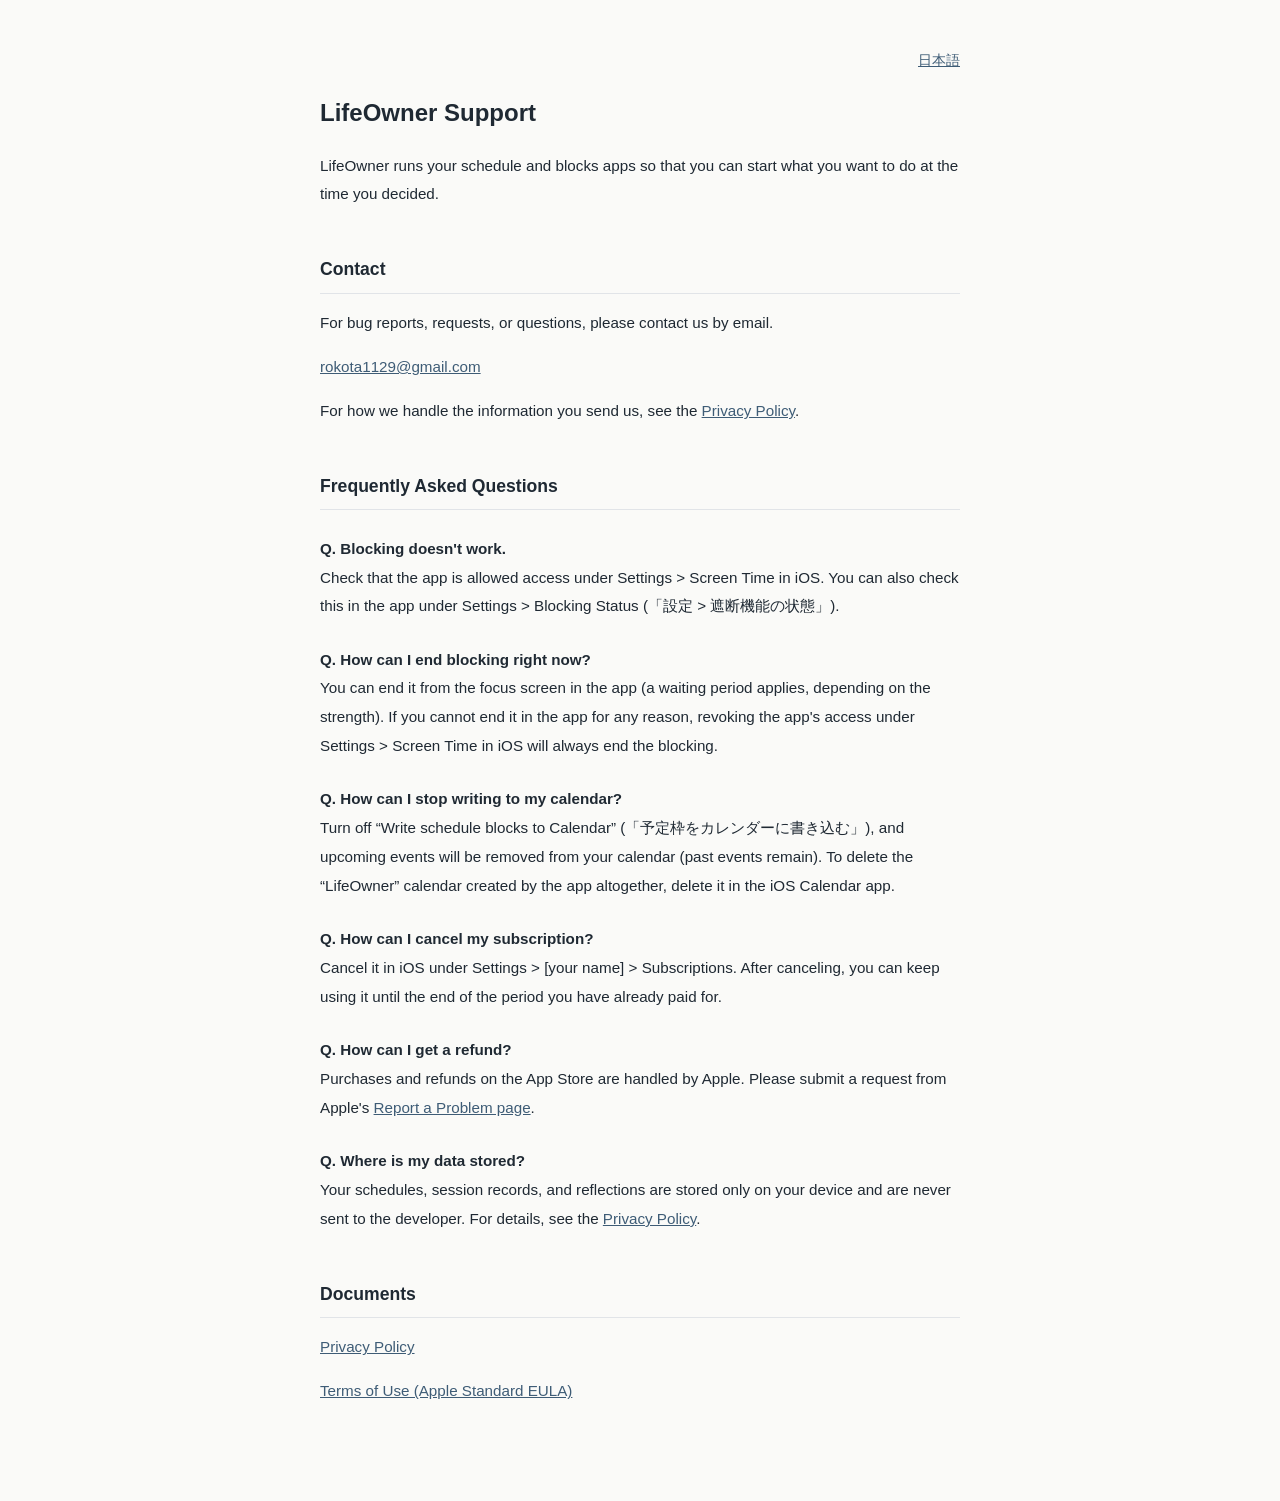
==== en/index.html @ 7a442bc4 "サポートページの「データの保存先」を実態に合わせ、英語版のサポートページとプライバシーポリシーを追加 - index.html の FAQ「外部への送信はありません」を「スケジュール・実行の記録・ふり" ====
<!DOCTYPE html>
<html lang="en">
<head>
<meta charset="utf-8">
<meta http-equiv="Content-Security-Policy" content="default-src 'none'; style-src 'self'; img-src 'self'; connect-src 'self'; base-uri 'none'; form-action 'none'">
<meta name="viewport" content="width=device-width, initial-scale=1">
<meta name="referrer" content="strict-origin-when-cross-origin">
<title>Support | LifeOwner</title>
<meta name="description" content="Support page for the iOS app LifeOwner: contact information, frequently asked questions, and the privacy policy.">
<link rel="canonical" href="https://lifeowner.site/en/">
<link rel="alternate" hreflang="ja" href="https://lifeowner.site/">
<link rel="alternate" hreflang="en" href="https://lifeowner.site/en/">
<link rel="alternate" hreflang="x-default" href="https://lifeowner.site/">
<meta property="og:type" content="website">
<meta property="og:site_name" content="LifeOwner">
<meta property="og:title" content="Support | LifeOwner">
<meta property="og:description" content="Support page for the iOS app LifeOwner: contact information, frequently asked questions, and the privacy policy.">
<meta property="og:url" content="https://lifeowner.site/en/">
<meta property="og:locale" content="en_US">
<meta name="twitter:card" content="summary">
<meta name="theme-color" content="#FAFAF8" media="(prefers-color-scheme: light)">
<meta name="theme-color" content="#16191D" media="(prefers-color-scheme: dark)">
<link rel="icon" href="../favicon.svg" type="image/svg+xml" sizes="any">
<link rel="stylesheet" href="../style.css">
</head>
<body>
<main>
  <p class="lang"><a href="../" hreflang="ja" lang="ja">日本語</a></p>
  <h1>LifeOwner Support</h1>
  <p>LifeOwner runs your schedule and blocks apps so that you can start
  what you want to do at the time you decided.</p>

  <h2>Contact</h2>
  <p>For bug reports, requests, or questions, please contact us by email.</p>
  <p><a href="mailto:rokota1129@gmail.com?subject=Inquiry%20about%20LifeOwner">rokota1129@gmail.com</a></p>
  <p>For how we handle the information you send us, see the <a href="./privacy.html">Privacy Policy</a>.</p>

  <h2>Frequently Asked Questions</h2>
  <h3>Q. Blocking doesn't work.</h3>
  <p>Check that the app is allowed access under Settings &gt; Screen Time in iOS.
  You can also check this in the app under Settings &gt; Blocking Status (「設定 &gt; 遮断機能の状態」).</p>

  <h3>Q. How can I end blocking right now?</h3>
  <p>You can end it from the focus screen in the app (a waiting period applies, depending on the strength).
  If you cannot end it in the app for any reason, revoking the app's access under
  Settings &gt; Screen Time in iOS will always end the blocking.</p>

  <h3>Q. How can I stop writing to my calendar?</h3>
  <p>Turn off “Write schedule blocks to Calendar” (「予定枠をカレンダーに書き込む」), and upcoming events
  will be removed from your calendar (past events remain). To delete the “LifeOwner” calendar
  created by the app altogether, delete it in the iOS Calendar app.</p>

  <h3>Q. How can I cancel my subscription?</h3>
  <p>Cancel it in iOS under Settings &gt; [your name] &gt; Subscriptions.
  After canceling, you can keep using it until the end of the period you have already paid for.</p>

  <h3>Q. How can I get a refund?</h3>
  <p>Purchases and refunds on the App Store are handled by Apple.
  Please submit a request from Apple's <a href="https://reportaproblem.apple.com/">Report a Problem page</a>.</p>

  <h3>Q. Where is my data stored?</h3>
  <p>Your schedules, session records, and reflections are stored only on your device and are never sent to the developer.
  For details, see the <a href="./privacy.html">Privacy Policy</a>.</p>

  <h2>Documents</h2>
  <p><a href="./privacy.html">Privacy Policy</a></p>
  <p><a href="https://www.apple.com/legal/internet-services/itunes/dev/stdeula/">Terms of Use (Apple Standard EULA)</a></p>
</main>
</body>
</html>
---- style.css ----
:root {
  --bg: #FAFAF8;
  --text: #1F2933;
  --muted: #5B6770;
  --accent: #3E5C76;
  --border: #E1E4E8;
}
@media (prefers-color-scheme: dark) {
  :root {
    --bg: #16191D;
    --text: #E8EAED;
    --muted: #9AA5AD;
    --accent: #8FB0CC;
    --border: #2E3439;
  }
}
* { box-sizing: border-box; }
body {
  margin: 0;
  background: var(--bg);
  color: var(--text);
  font-family: -apple-system, BlinkMacSystemFont, "Hiragino Sans", "Yu Gothic UI", sans-serif;
  line-height: 1.9;
}
main { max-width: 680px; margin: 0 auto; padding: 48px 20px 80px; }
h1 { font-size: 1.5rem; font-weight: 600; }
h2 { font-size: 1.1rem; font-weight: 600; margin-top: 2.5em; padding-bottom: 6px; border-bottom: 1px solid var(--border); }
h3 { font-size: 0.95rem; font-weight: 600; margin: 1.6em 0 0; }
h3 + p { margin-top: 0; }
p, li { font-size: 0.95rem; }
ul { padding-left: 1.4em; }
.meta { color: var(--muted); font-size: 0.85rem; }
.lang { margin: 0; text-align: right; font-size: 0.85rem; }
a { color: var(--accent); }
footer { max-width: 680px; margin: 0 auto; padding: 0 20px 48px; color: var(--muted); font-size: 0.85rem; }
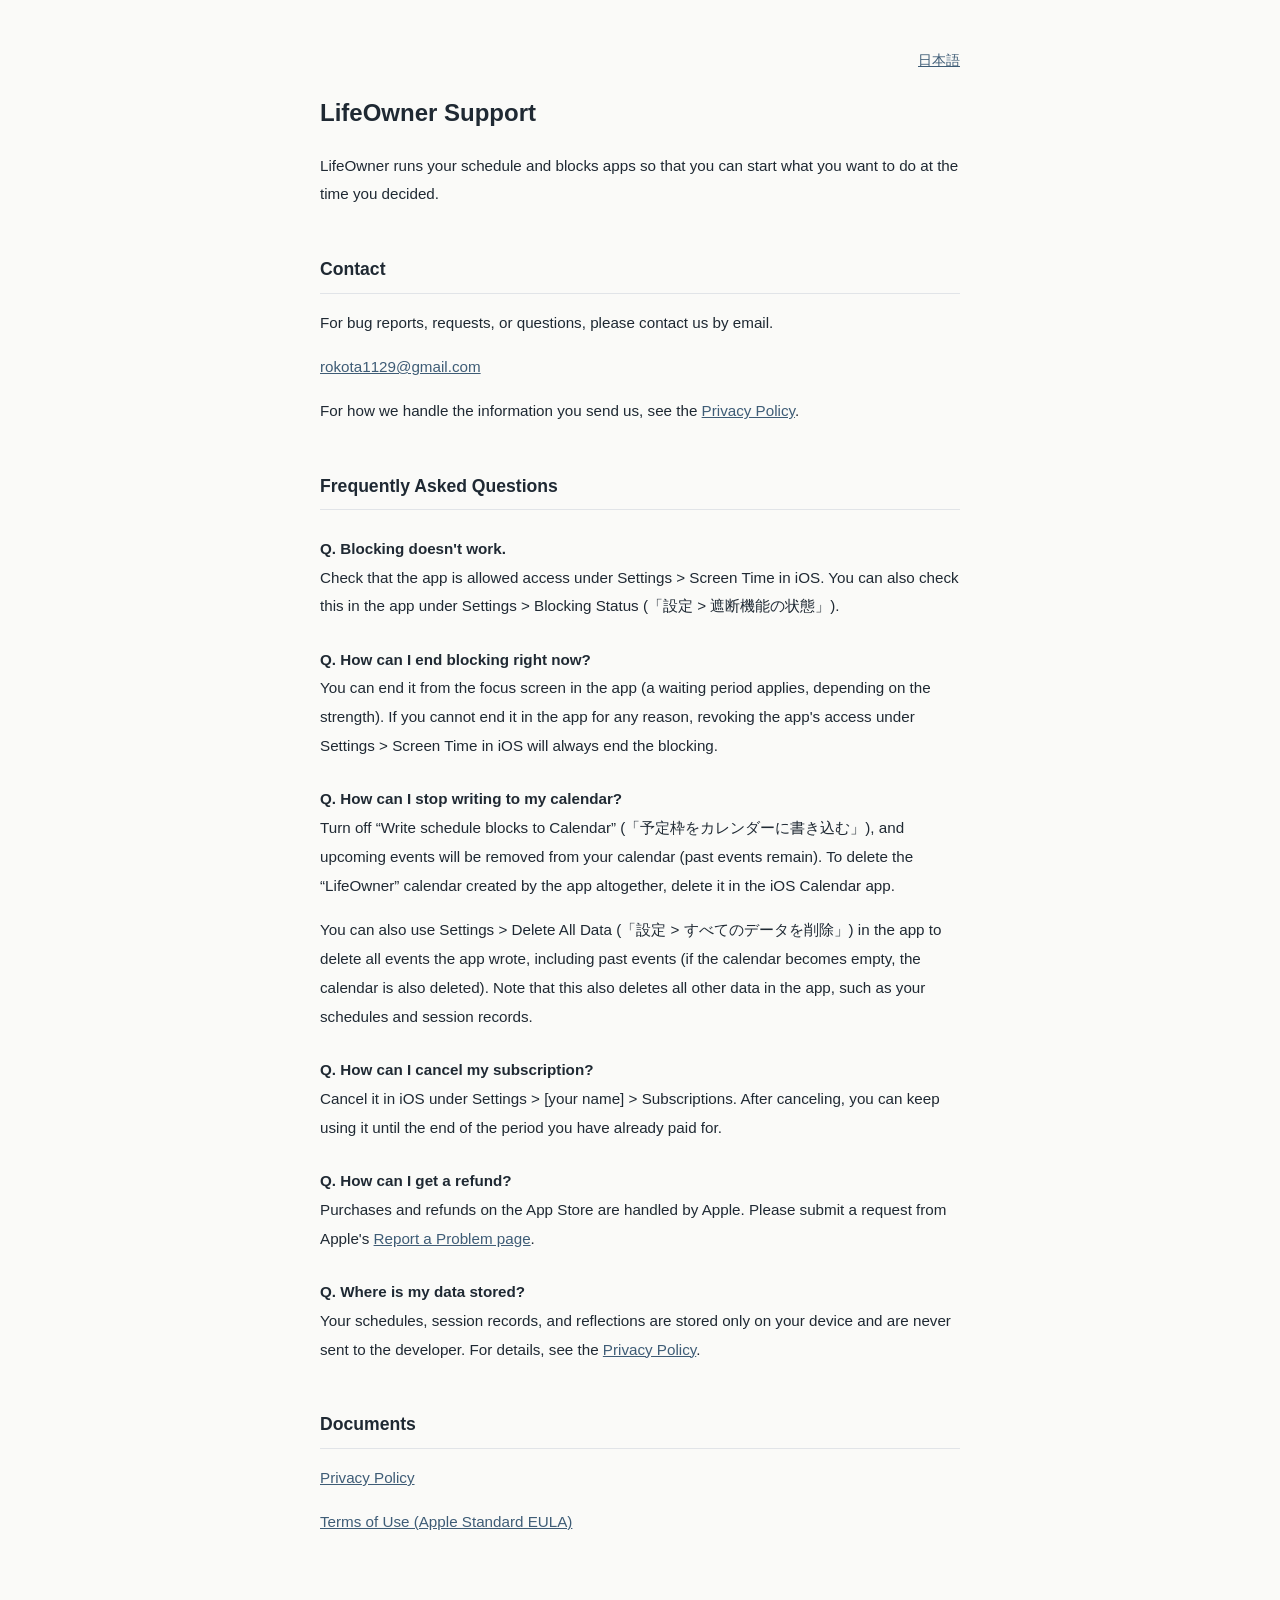
==== commit 733d08d8: "サポートページのFAQに「すべてのデータを削除」でカレンダーの予定も消せる旨を追記し、ポリシーの「サポートページへ戻る」を正規URLに合わせる - index.html・en/index.html の" ====
--- a/en/index.html
+++ b/en/index.html
@@ -49,6 +49,9 @@
   <p>Turn off “Write schedule blocks to Calendar” (「予定枠をカレンダーに書き込む」), and upcoming events
   will be removed from your calendar (past events remain). To delete the “LifeOwner” calendar
   created by the app altogether, delete it in the iOS Calendar app.</p>
+  <p>You can also use Settings &gt; Delete All Data (「設定 &gt; すべてのデータを削除」) in the app to delete all events
+  the app wrote, including past events (if the calendar becomes empty, the calendar is also deleted).
+  Note that this also deletes all other data in the app, such as your schedules and session records.</p>
 
   <h3>Q. How can I cancel my subscription?</h3>
   <p>Cancel it in iOS under Settings &gt; [your name] &gt; Subscriptions.
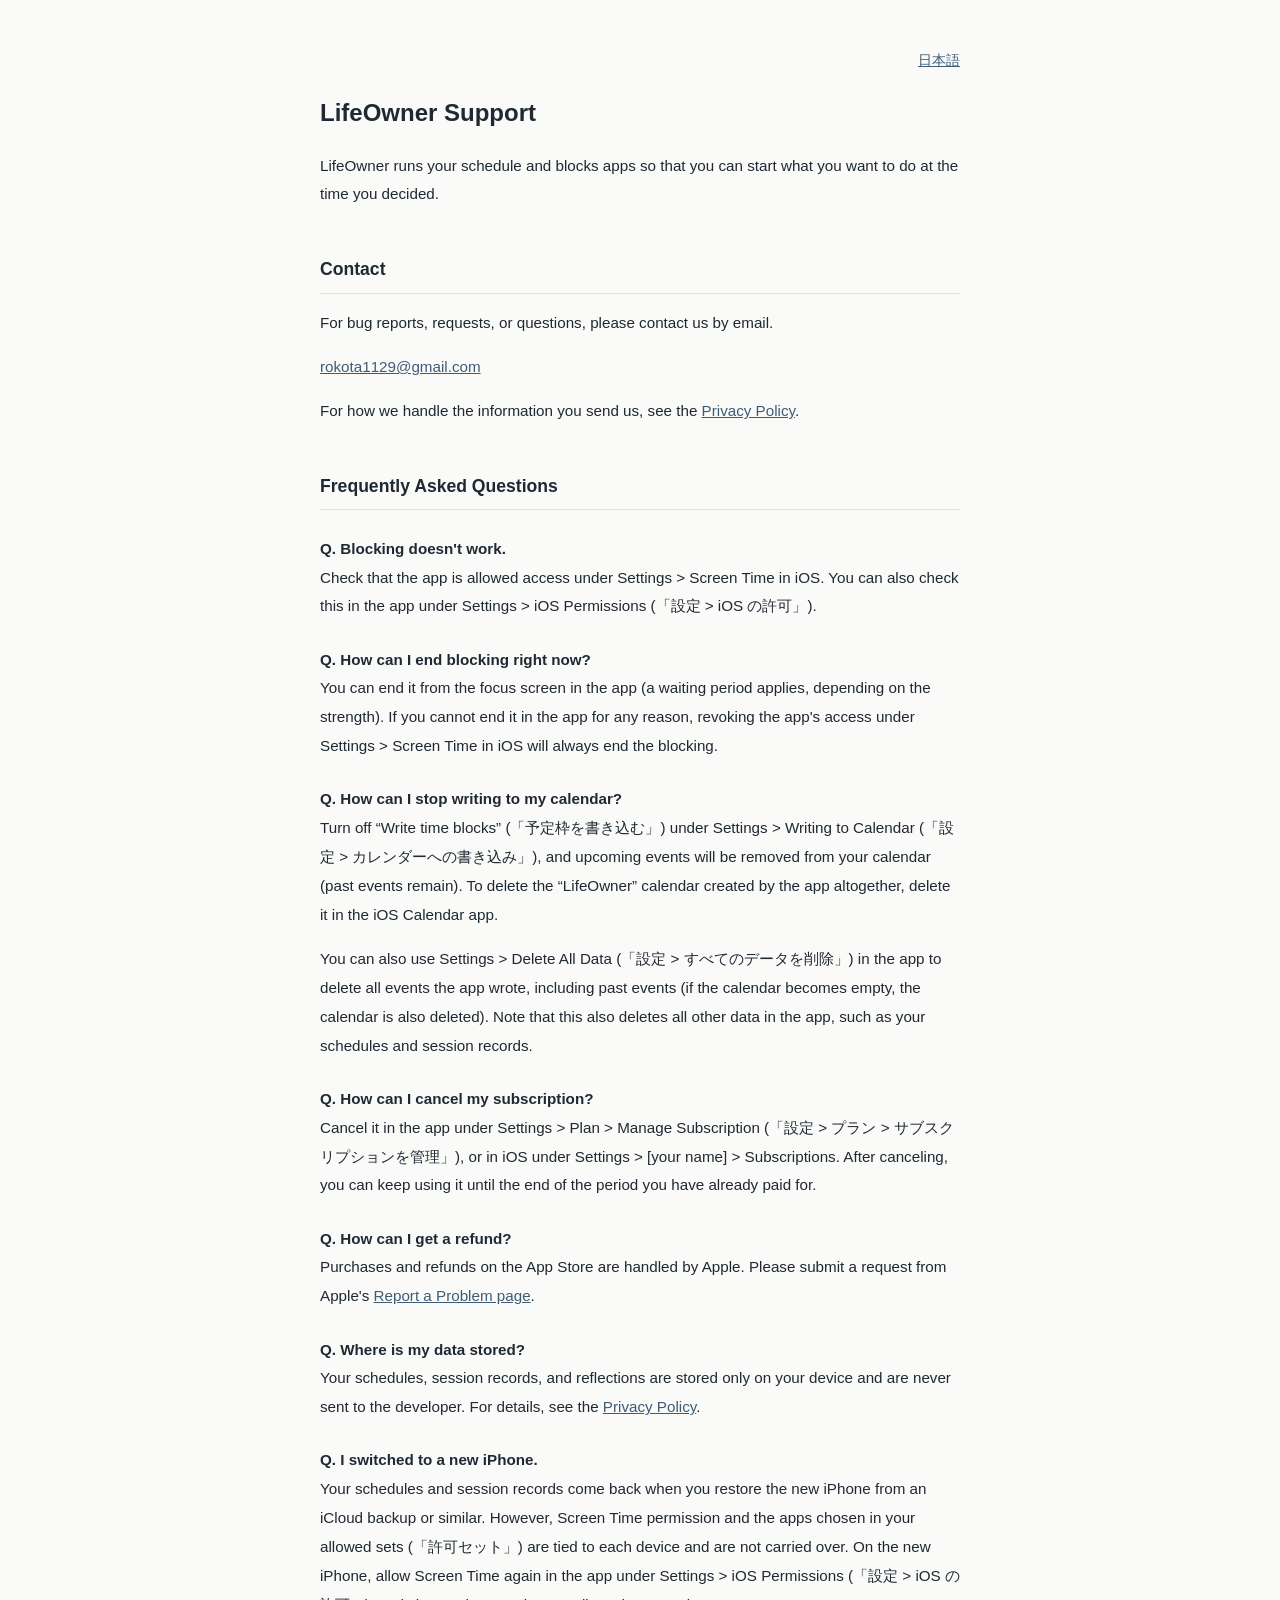
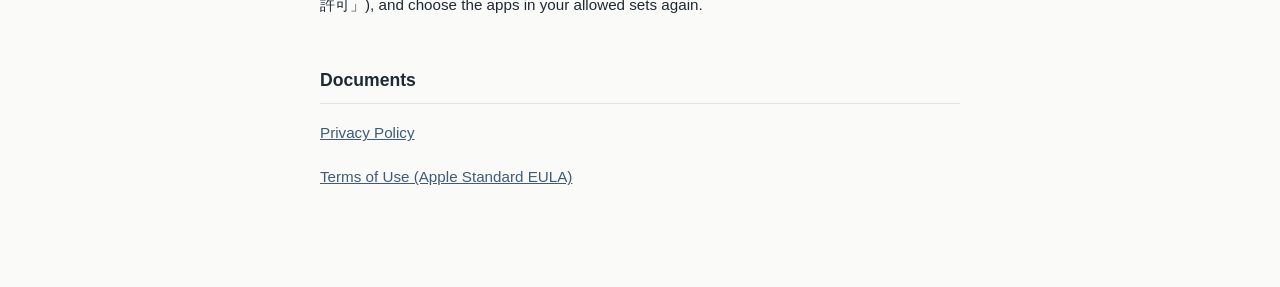
==== commit 523da5d3: "サポートページのFAQに「機種変更をしました」を追加し、設定タブの名前を今のアプリに合わせる（遮断機能の状態→iOS の許可・カレンダーへの書き込み・アプリ内のサブスクリプションを管理） 原本は Kf" ====
--- a/en/index.html
+++ b/en/index.html
@@ -38,7 +38,7 @@
   <h2>Frequently Asked Questions</h2>
   <h3>Q. Blocking doesn't work.</h3>
   <p>Check that the app is allowed access under Settings &gt; Screen Time in iOS.
-  You can also check this in the app under Settings &gt; Blocking Status (「設定 &gt; 遮断機能の状態」).</p>
+  You can also check this in the app under Settings &gt; iOS Permissions (「設定 &gt; iOS の許可」).</p>
 
   <h3>Q. How can I end blocking right now?</h3>
   <p>You can end it from the focus screen in the app (a waiting period applies, depending on the strength).
@@ -46,7 +46,7 @@
   Settings &gt; Screen Time in iOS will always end the blocking.</p>
 
   <h3>Q. How can I stop writing to my calendar?</h3>
-  <p>Turn off “Write schedule blocks to Calendar” (「予定枠をカレンダーに書き込む」), and upcoming events
+  <p>Turn off “Write time blocks” (「予定枠を書き込む」) under Settings &gt; Writing to Calendar (「設定 &gt; カレンダーへの書き込み」), and upcoming events
   will be removed from your calendar (past events remain). To delete the “LifeOwner” calendar
   created by the app altogether, delete it in the iOS Calendar app.</p>
   <p>You can also use Settings &gt; Delete All Data (「設定 &gt; すべてのデータを削除」) in the app to delete all events
@@ -54,7 +54,7 @@
   Note that this also deletes all other data in the app, such as your schedules and session records.</p>
 
   <h3>Q. How can I cancel my subscription?</h3>
-  <p>Cancel it in iOS under Settings &gt; [your name] &gt; Subscriptions.
+  <p>Cancel it in the app under Settings &gt; Plan &gt; Manage Subscription (「設定 &gt; プラン &gt; サブスクリプションを管理」), or in iOS under Settings &gt; [your name] &gt; Subscriptions.
   After canceling, you can keep using it until the end of the period you have already paid for.</p>
 
   <h3>Q. How can I get a refund?</h3>
@@ -65,6 +65,12 @@
   <p>Your schedules, session records, and reflections are stored only on your device and are never sent to the developer.
   For details, see the <a href="./privacy.html">Privacy Policy</a>.</p>
 
+  <h3>Q. I switched to a new iPhone.</h3>
+  <p>Your schedules and session records come back when you restore the new iPhone from an iCloud backup or similar.
+  However, Screen Time permission and the apps chosen in your allowed sets (「許可セット」) are tied to each device and are not carried over.
+  On the new iPhone, allow Screen Time again in the app under Settings &gt; iOS Permissions (「設定 &gt; iOS の許可」),
+  and choose the apps in your allowed sets again.</p>
+
   <h2>Documents</h2>
   <p><a href="./privacy.html">Privacy Policy</a></p>
   <p><a href="https://www.apple.com/legal/internet-services/itunes/dev/stdeula/">Terms of Use (Apple Standard EULA)</a></p>
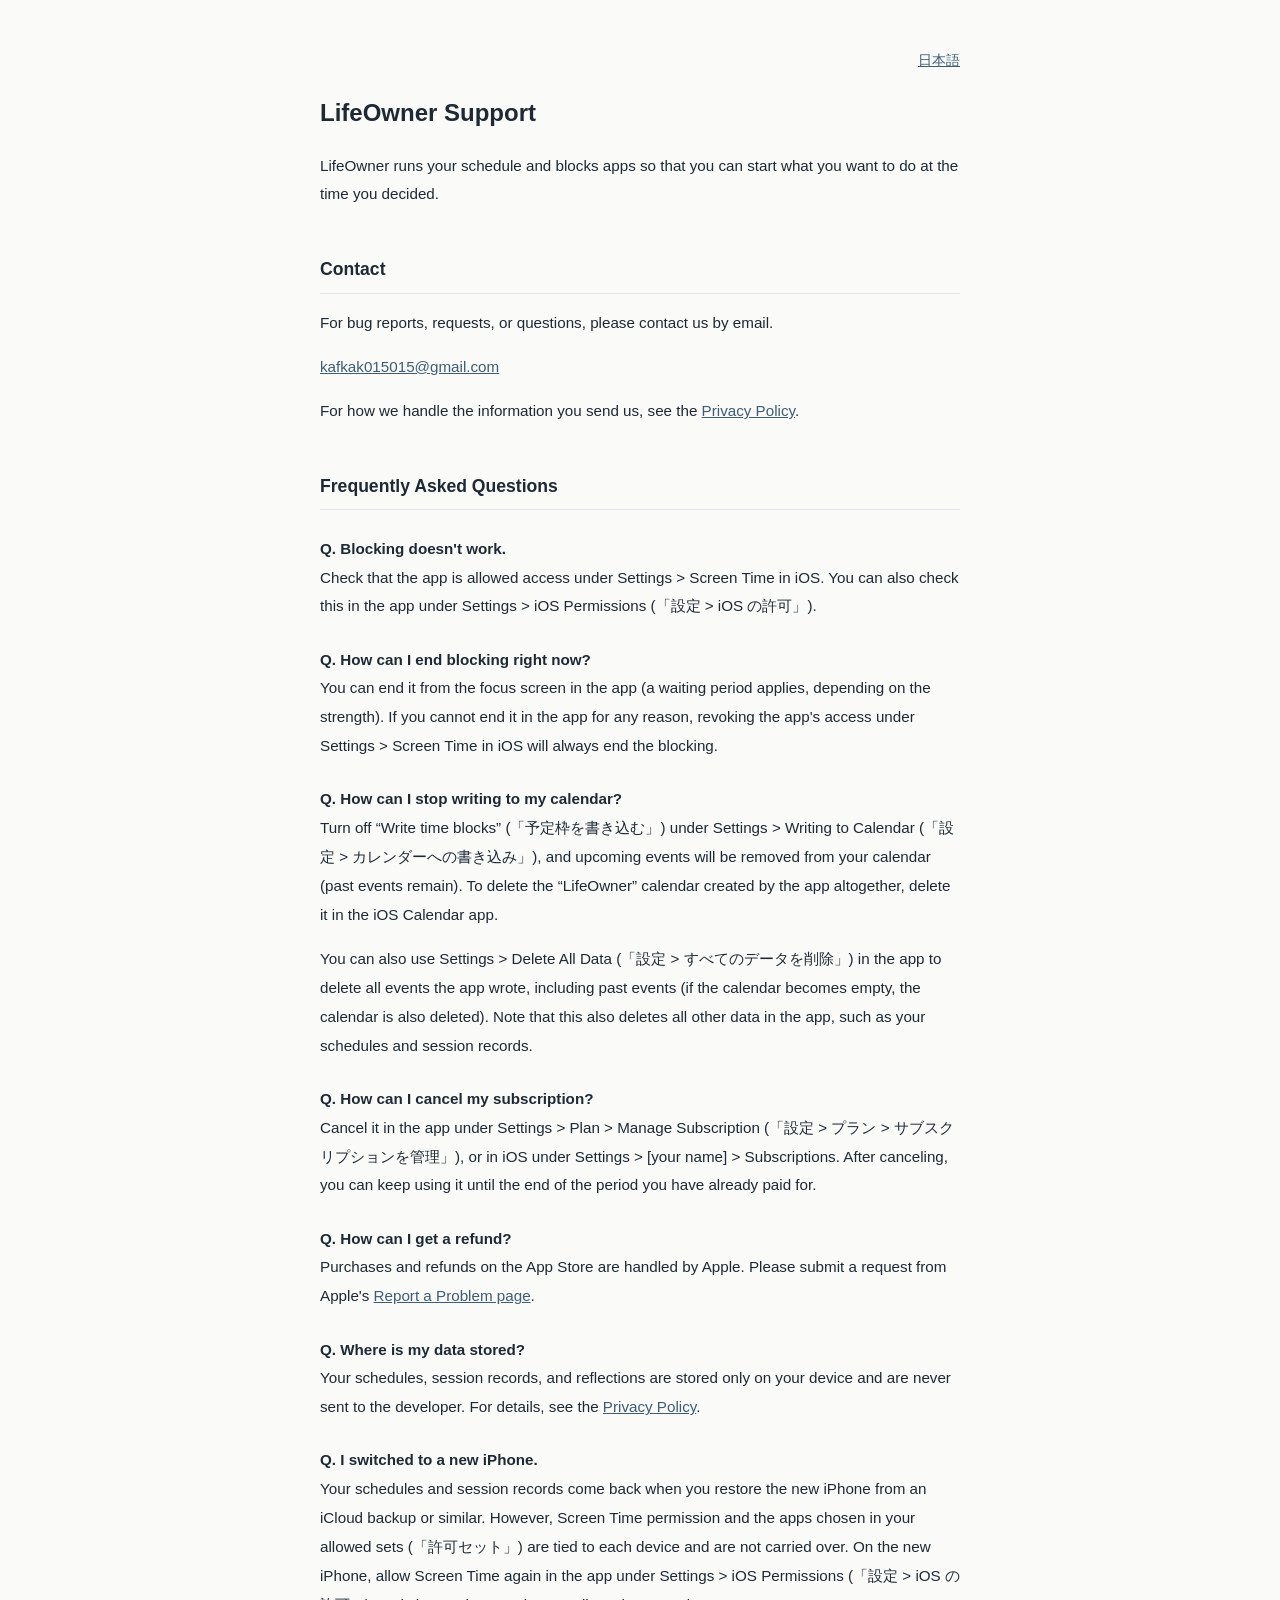
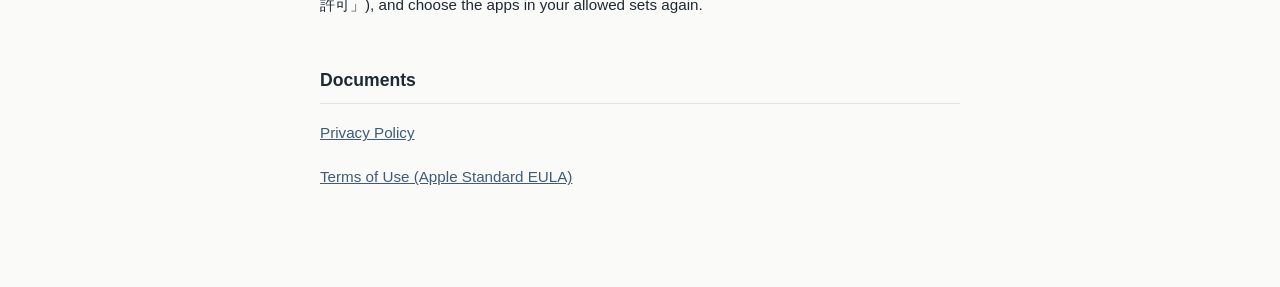
==== commit 50e1a5c2: "サポート窓口のメールアドレスを専用アドレス kafkak015015@gmail.com に差し替える（日英のトップとプライバシーポリシー） 原本は KfkaK/control-app の docs/" ====
--- a/en/index.html
+++ b/en/index.html
@@ -32,7 +32,7 @@
 
   <h2>Contact</h2>
   <p>For bug reports, requests, or questions, please contact us by email.</p>
-  <p><a href="mailto:rokota1129@gmail.com?subject=Inquiry%20about%20LifeOwner">rokota1129@gmail.com</a></p>
+  <p><a href="mailto:kafkak015015@gmail.com?subject=Inquiry%20about%20LifeOwner">kafkak015015@gmail.com</a></p>
   <p>For how we handle the information you send us, see the <a href="./privacy.html">Privacy Policy</a>.</p>
 
   <h2>Frequently Asked Questions</h2>
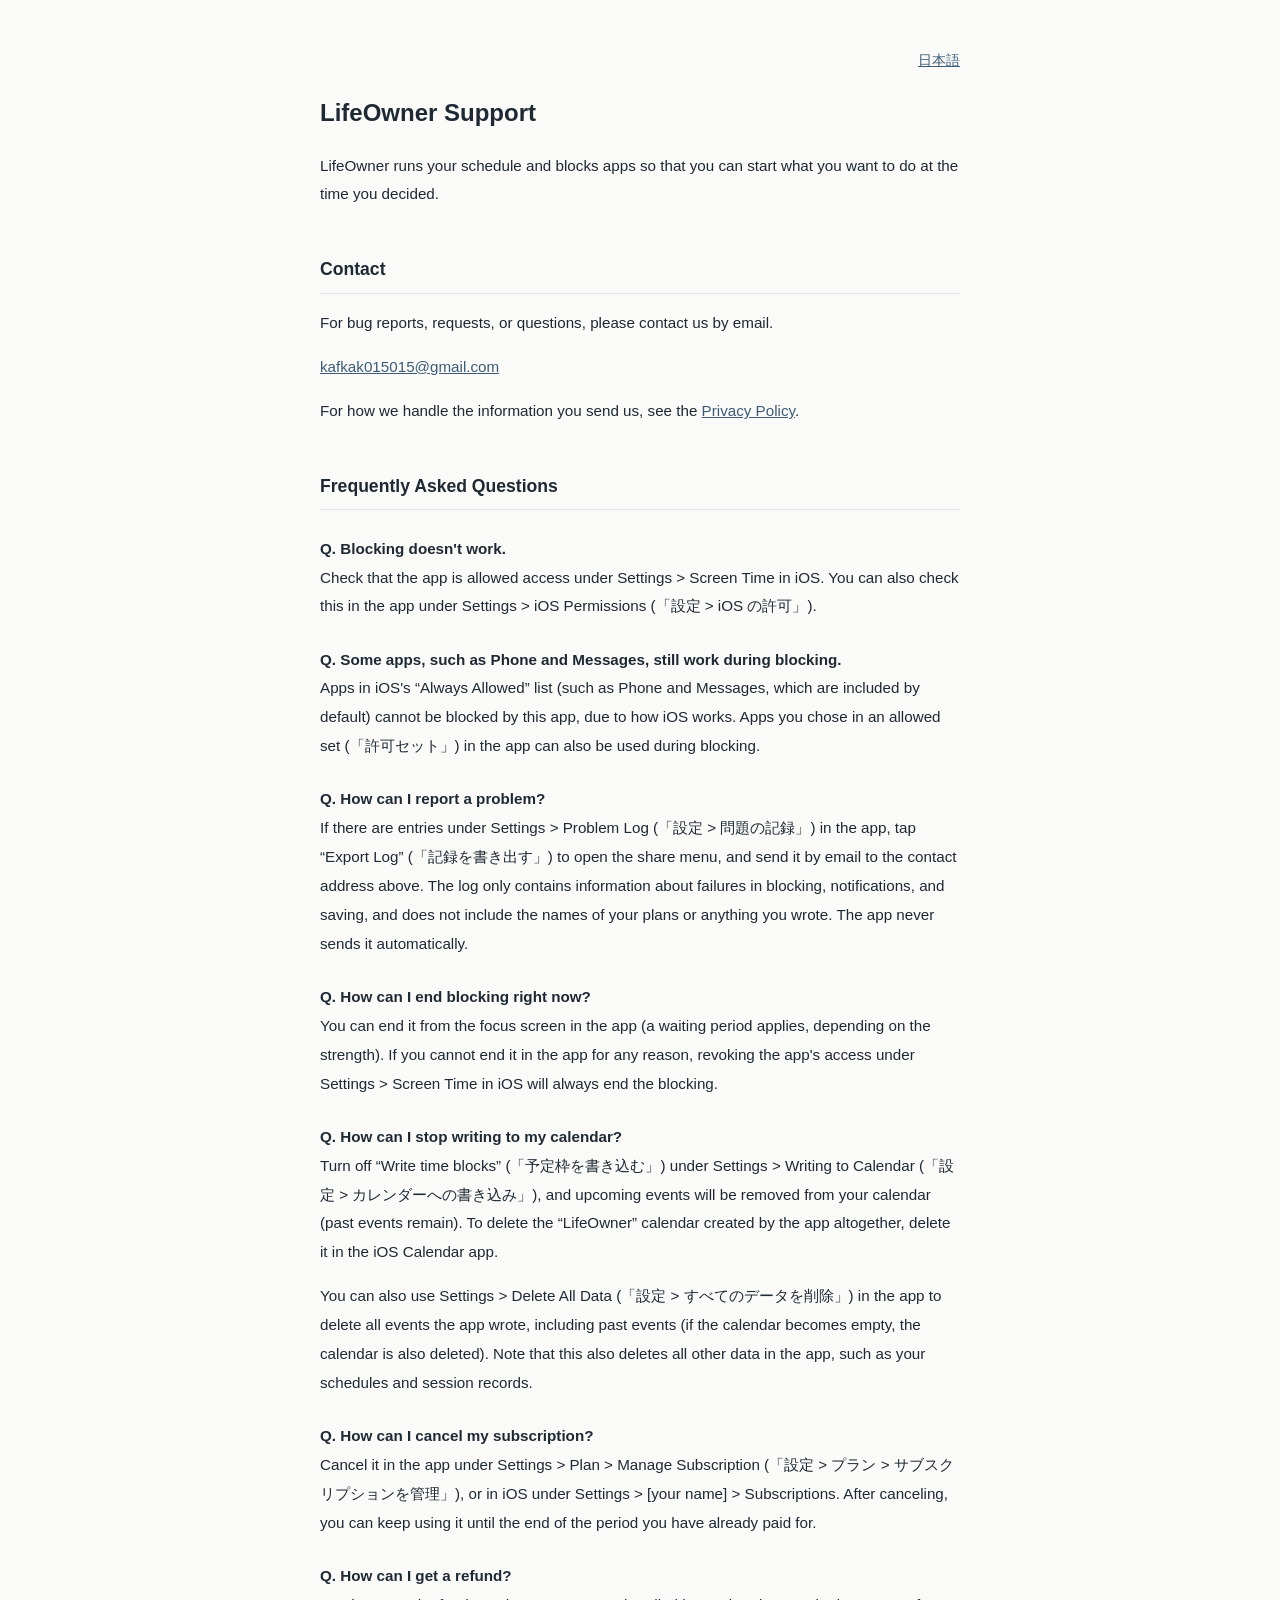
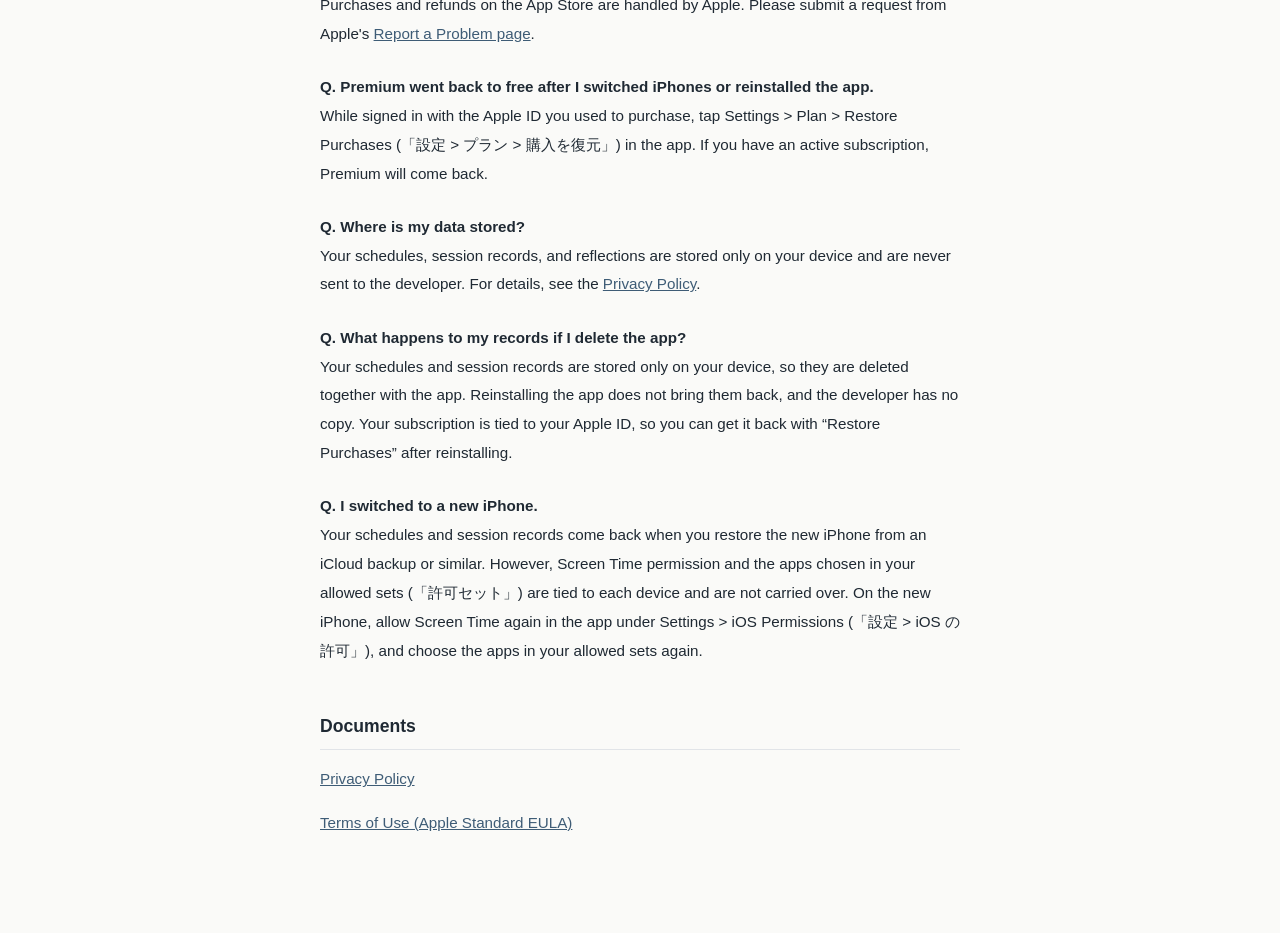
==== commit 5b793ecf: "サポートページのFAQに4問を追加する（常に許可のアプリ・問題の記録の送り方・購入の復元・アプリを削除すると記録も消える。日英） Co-Authored-By: Claude Opus 5.5 <no" ====
--- a/en/index.html
+++ b/en/index.html
@@ -40,6 +40,15 @@
   <p>Check that the app is allowed access under Settings &gt; Screen Time in iOS.
   You can also check this in the app under Settings &gt; iOS Permissions (「設定 &gt; iOS の許可」).</p>
 
+  <h3>Q. Some apps, such as Phone and Messages, still work during blocking.</h3>
+  <p>Apps in iOS's “Always Allowed” list (such as Phone and Messages, which are included by default) cannot be blocked by this app, due to how iOS works.
+  Apps you chose in an allowed set (「許可セット」) in the app can also be used during blocking.</p>
+
+  <h3>Q. How can I report a problem?</h3>
+  <p>If there are entries under Settings &gt; Problem Log (「設定 &gt; 問題の記録」) in the app, tap “Export Log” (「記録を書き出す」) to open the share menu,
+  and send it by email to the contact address above. The log only contains information about failures in blocking, notifications, and saving,
+  and does not include the names of your plans or anything you wrote. The app never sends it automatically.</p>
+
   <h3>Q. How can I end blocking right now?</h3>
   <p>You can end it from the focus screen in the app (a waiting period applies, depending on the strength).
   If you cannot end it in the app for any reason, revoking the app's access under
@@ -61,9 +70,18 @@
   <p>Purchases and refunds on the App Store are handled by Apple.
   Please submit a request from Apple's <a href="https://reportaproblem.apple.com/">Report a Problem page</a>.</p>
 
+  <h3>Q. Premium went back to free after I switched iPhones or reinstalled the app.</h3>
+  <p>While signed in with the Apple ID you used to purchase, tap Settings &gt; Plan &gt; Restore Purchases (「設定 &gt; プラン &gt; 購入を復元」) in the app.
+  If you have an active subscription, Premium will come back.</p>
+
   <h3>Q. Where is my data stored?</h3>
   <p>Your schedules, session records, and reflections are stored only on your device and are never sent to the developer.
   For details, see the <a href="./privacy.html">Privacy Policy</a>.</p>
+
+  <h3>Q. What happens to my records if I delete the app?</h3>
+  <p>Your schedules and session records are stored only on your device, so they are deleted together with the app.
+  Reinstalling the app does not bring them back, and the developer has no copy.
+  Your subscription is tied to your Apple ID, so you can get it back with “Restore Purchases” after reinstalling.</p>
 
   <h3>Q. I switched to a new iPhone.</h3>
   <p>Your schedules and session records come back when you restore the new iPhone from an iCloud backup or similar.
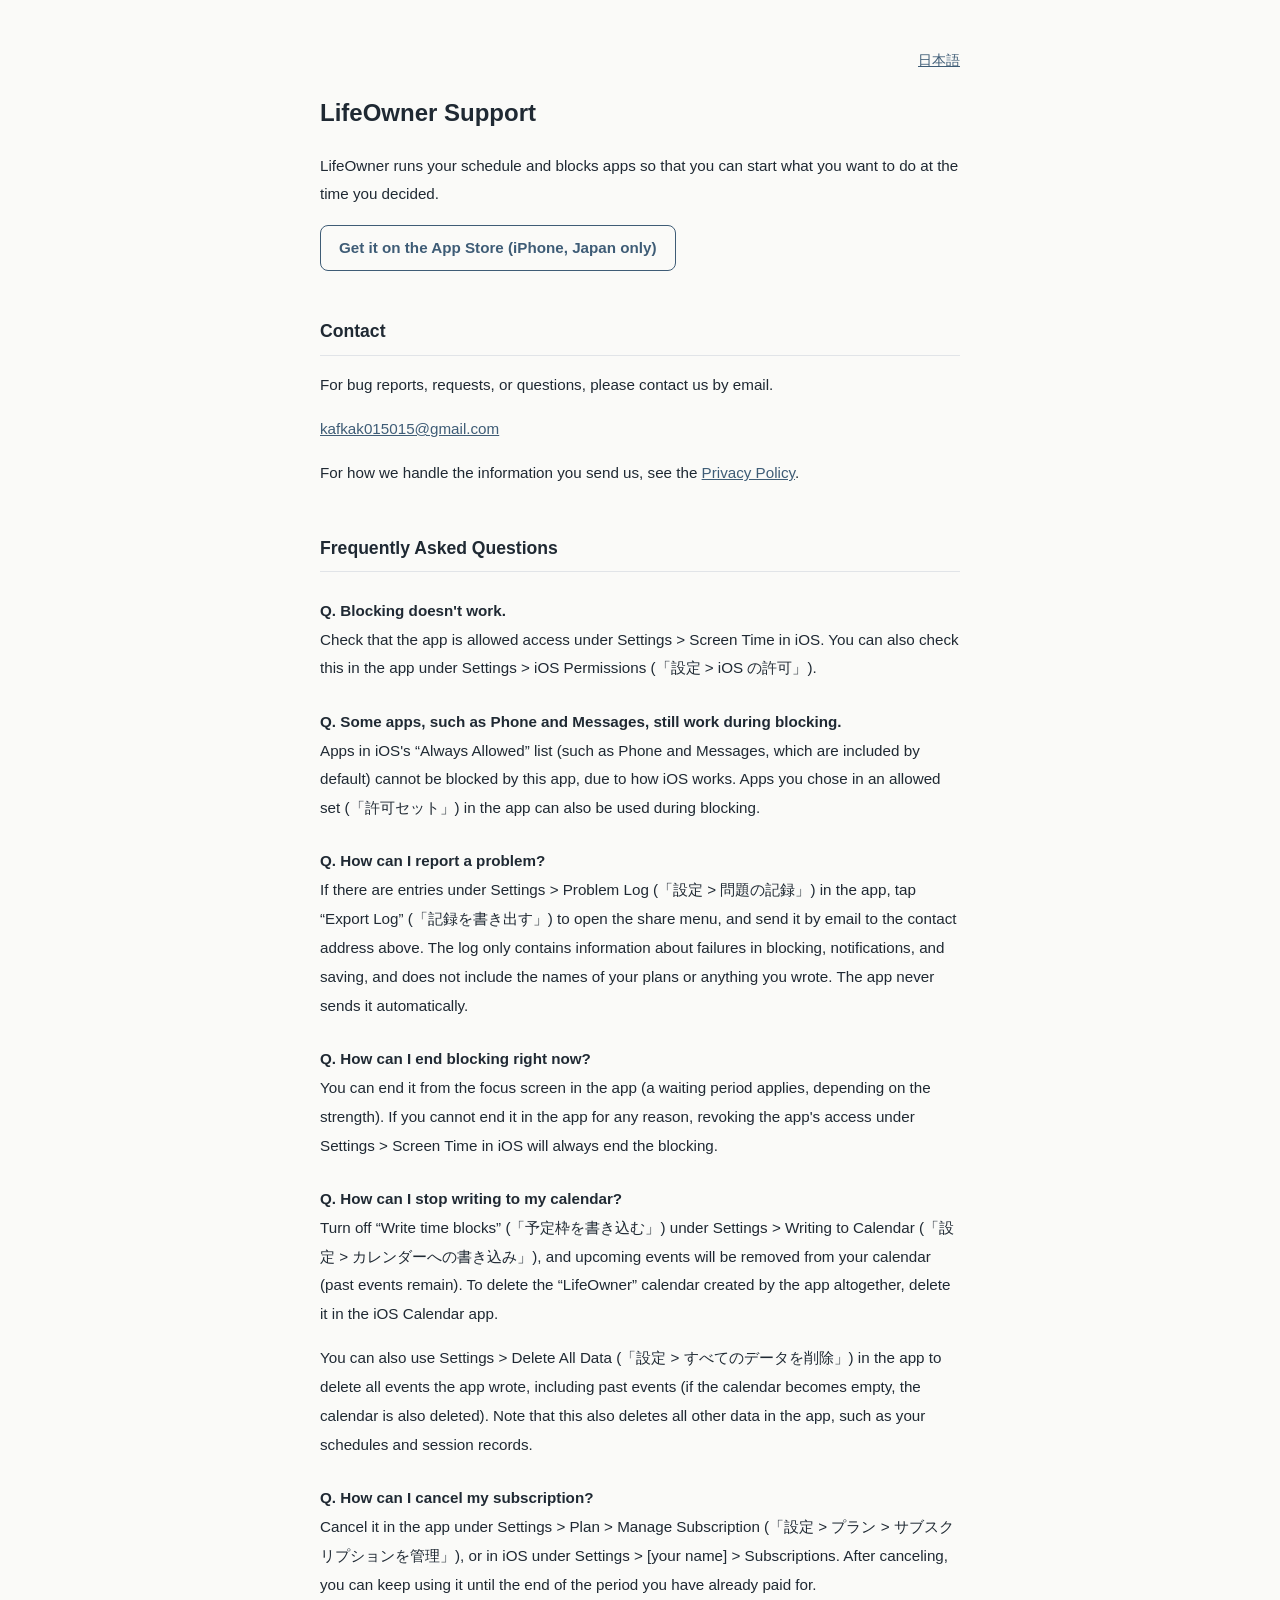
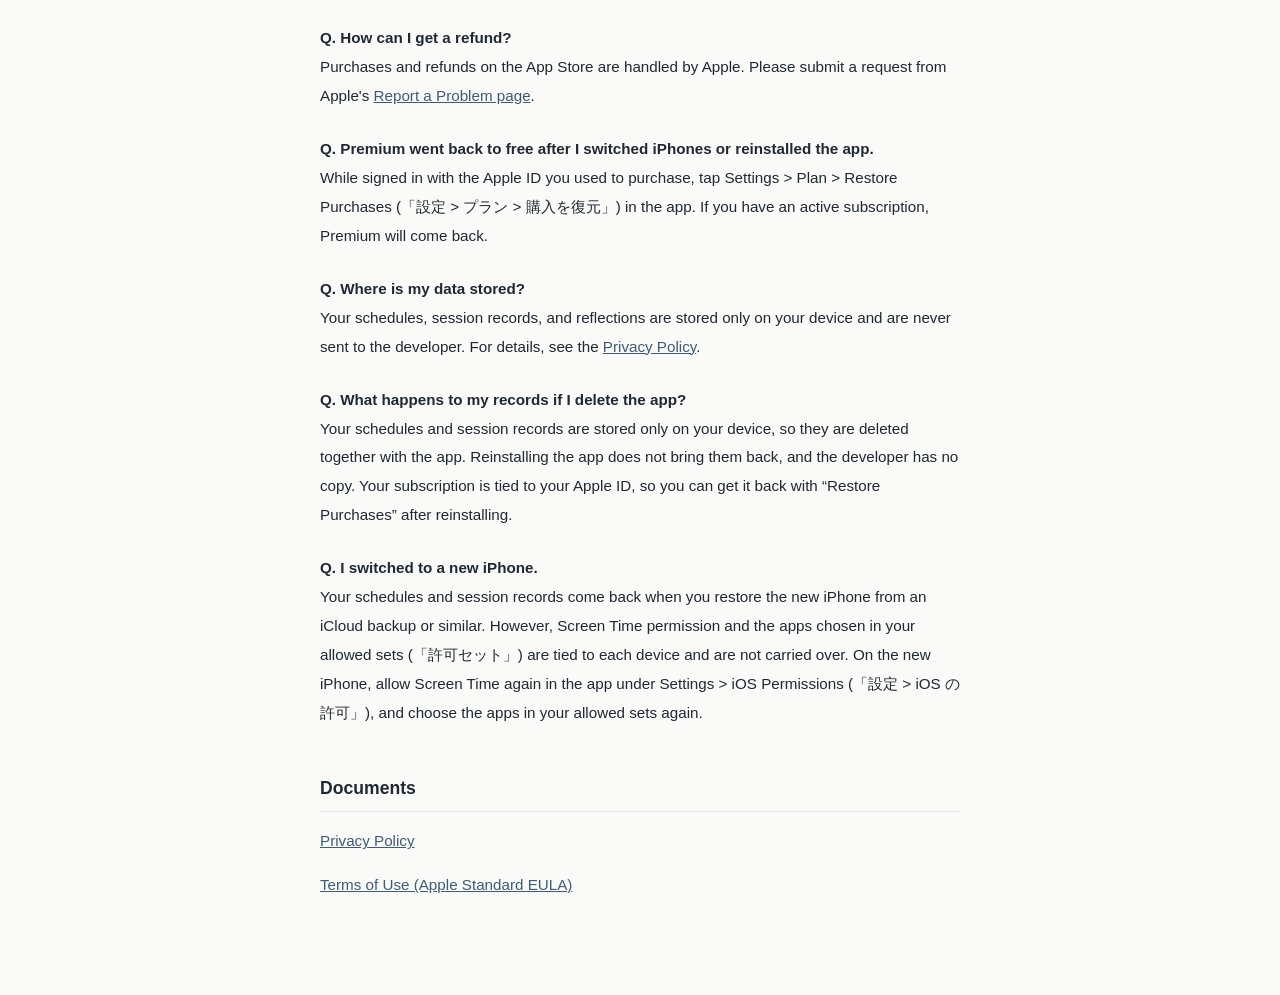
==== commit 9c11ca65: "トップに App Store へのリンクを足す（1.0 を 2026-10-28 に公開。日英・sitemap の更新日）" ====
--- a/en/index.html
+++ b/en/index.html
@@ -29,6 +29,7 @@
   <h1>LifeOwner Support</h1>
   <p>LifeOwner runs your schedule and blocks apps so that you can start
   what you want to do at the time you decided.</p>
+  <p class="store"><a href="https://apps.apple.com/jp/app/id6806510194">Get it on the App Store (iPhone, Japan only)</a></p>
 
   <h2>Contact</h2>
   <p>For bug reports, requests, or questions, please contact us by email.</p>
--- a/style.css
+++ b/style.css
@@ -32,4 +32,5 @@
 .meta { color: var(--muted); font-size: 0.85rem; }
 .lang { margin: 0; text-align: right; font-size: 0.85rem; }
 a { color: var(--accent); }
+.store a { display: inline-block; padding: 8px 18px; border: 1px solid var(--accent); border-radius: 8px; font-weight: 600; text-decoration: none; }
 footer { max-width: 680px; margin: 0 auto; padding: 0 20px 48px; color: var(--muted); font-size: 0.85rem; }
